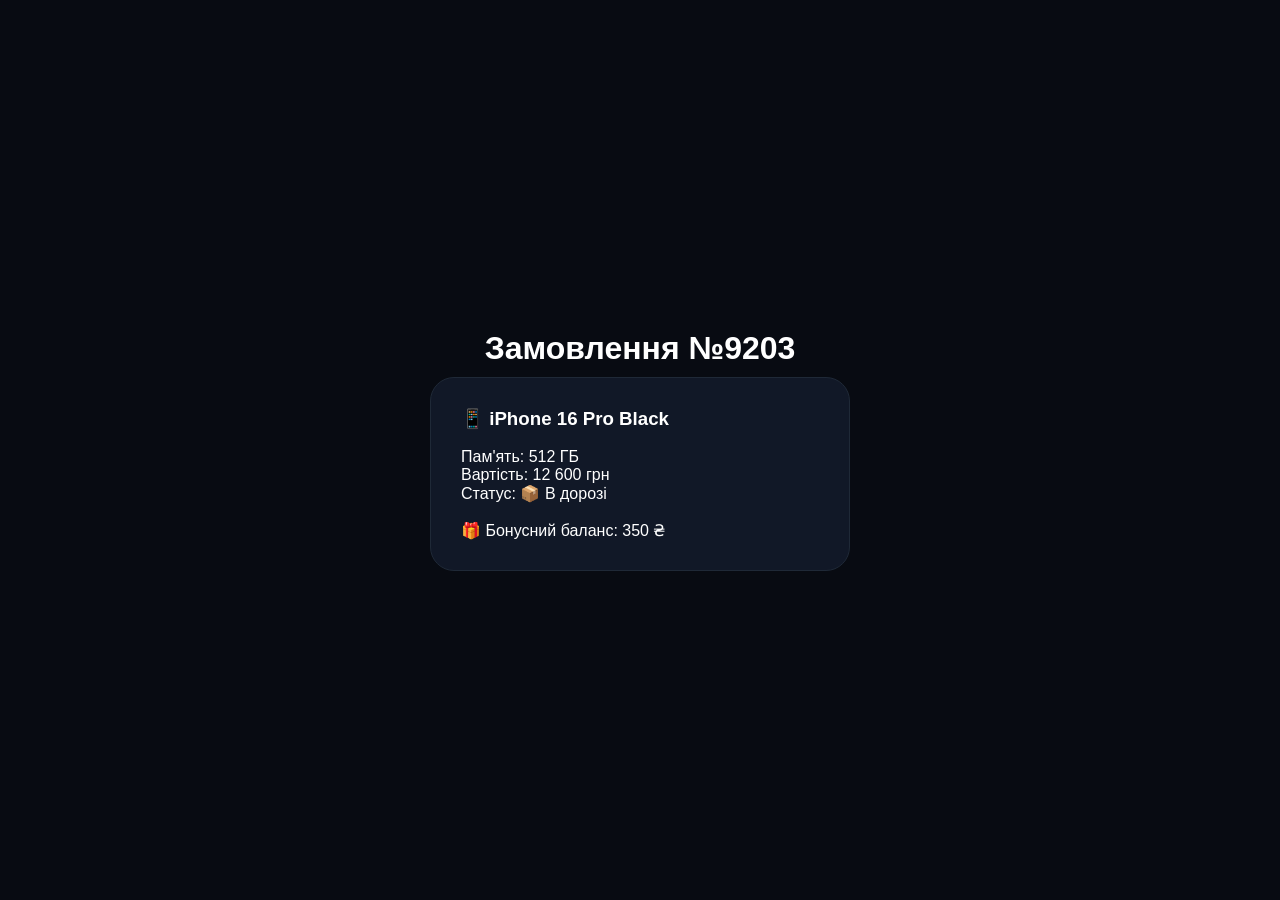
==== cabinet.html @ e1e715e9 "Create cabinet.html" ====
<!DOCTYPE html>
<html lang="uk">
<head>
<meta charset="UTF-8">
<meta name="viewport" content="width=device-width, initial-scale=1.0">
<title>Кабінет клієнта</title>
<link rel="stylesheet" href="style.css">
</head>
<body>

<div class="hero">

<h1>Замовлення №9203</h1>

<div class="login-card">

<h3>📱 iPhone 16 Pro Black</h3>

<br>

<p>Пам'ять: 512 ГБ</p>
<p>Вартість: 12 600 грн</p>
<p>Статус: 📦 В дорозі</p>

<br>

<p>🎁 Бонусний баланс: 350 ₴</p>

</div>

</div>

</body>
</html>
---- style.css ----
*{
    margin:0;
    padding:0;
    box-sizing:border-box;
}

body{
    background:#080b12;
    color:white;
    font-family:Arial,sans-serif;
}

.hero{
    min-height:100vh;
    display:flex;
    flex-direction:column;
    justify-content:center;
    align-items:center;
    padding:20px;
}

.logo{
    font-size:30px;
    font-weight:700;
    margin-bottom:20px;
}

h1{
    text-align:center;
    margin-bottom:10px;
}

.subtitle{
    color:#9ca3af;
    margin-bottom:30px;
}

.login-card{
    width:100%;
    max-width:420px;
    background:#111827;
    border:1px solid #1f2937;
    border-radius:24px;
    padding:30px;
}

input{
    width:100%;
    padding:15px;
    margin-bottom:15px;
    border:none;
    border-radius:14px;
    background:#1f2937;
    color:white;
}

button{
    width:100%;
    padding:15px;
    border:none;
    border-radius:14px;
    background:#2563eb;
    color:white;
    font-size:16px;
    font-weight:bold;
    cursor:pointer;
}

.demo{
    margin-top:20px;
    text-align:center;
    color:#9ca3af;
    font-size:14px;
}
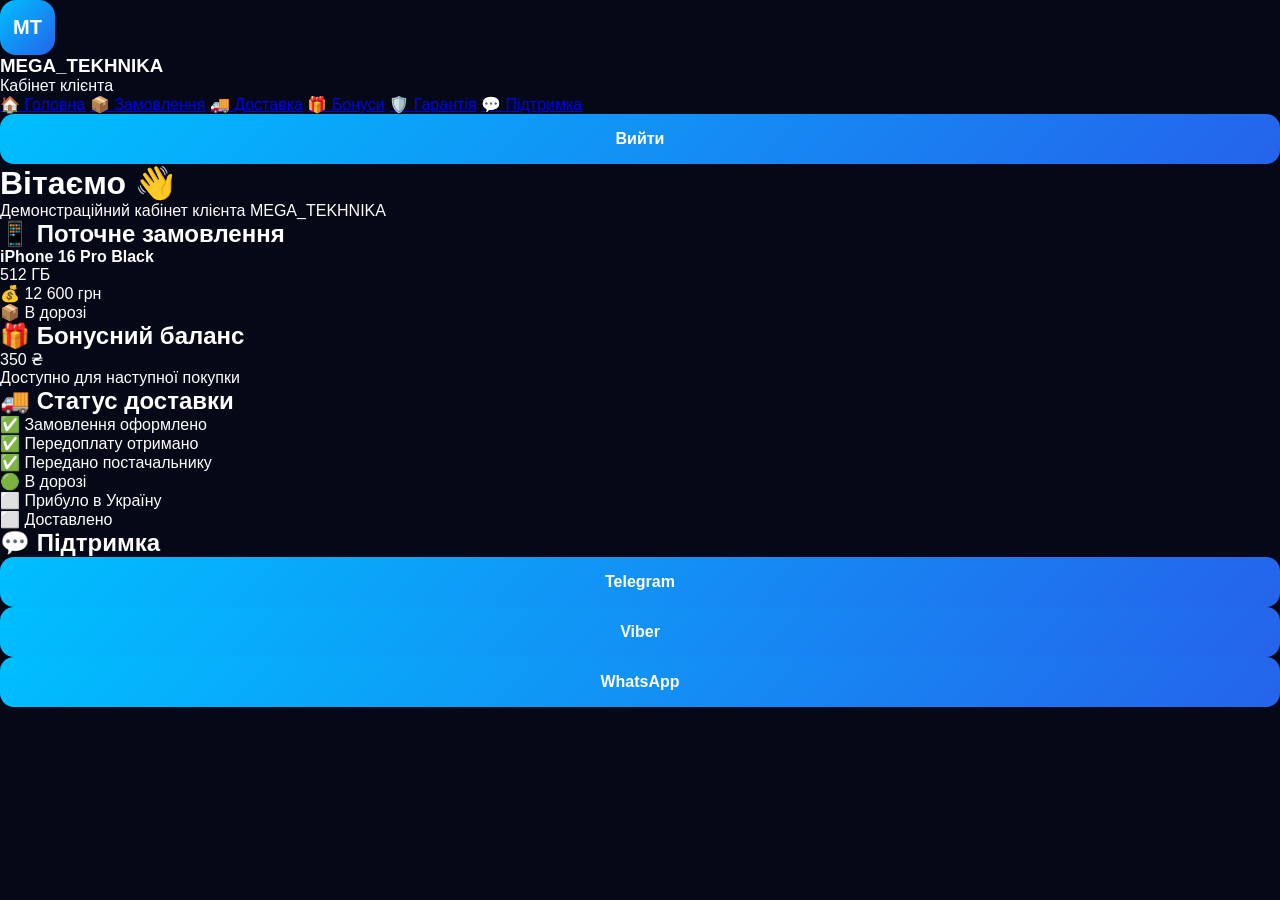
==== commit 01999714: "Update cabinet.html" ====
--- a/cabinet.html
+++ b/cabinet.html
@@ -3,30 +3,125 @@
 <head>
 <meta charset="UTF-8">
 <meta name="viewport" content="width=device-width, initial-scale=1.0">
-<title>Кабінет клієнта</title>
+<title>MEGA_TEKHNIKA | Кабінет</title>
 <link rel="stylesheet" href="style.css">
 </head>
 <body>
 
-<div class="hero">
+<div class="dashboard">
 
-<h1>Замовлення №9203</h1>
+    <aside class="sidebar">
 
-<div class="login-card">
+        <div class="sidebar-logo">
+            <div class="logo-box">MT</div>
+            <div>
+                <h3>MEGA_TEKHNIKA</h3>
+                <span>Кабінет клієнта</span>
+            </div>
+        </div>
 
-<h3>📱 iPhone 16 Pro Black</h3>
+        <nav>
 
-<br>
+            <a href="#" class="menu-item active">🏠 Головна</a>
 
-<p>Пам'ять: 512 ГБ</p>
-<p>Вартість: 12 600 грн</p>
-<p>Статус: 📦 В дорозі</p>
+            <a href="#" class="menu-item">📦 Замовлення</a>
 
-<br>
+            <a href="#" class="menu-item">🚚 Доставка</a>
 
-<p>🎁 Бонусний баланс: 350 ₴</p>
+            <a href="#" class="menu-item">🎁 Бонуси</a>
 
-</div>
+            <a href="#" class="menu-item">🛡️ Гарантія</a>
+
+            <a href="#" class="menu-item">💬 Підтримка</a>
+
+        </nav>
+
+        <button class="logout-btn" onclick="window.location='index.html'">
+            Вийти
+        </button>
+
+    </aside>
+
+    <main class="content">
+
+        <div class="welcome-card">
+
+            <h1>Вітаємо 👋</h1>
+
+            <p>
+                Демонстраційний кабінет клієнта MEGA_TEKHNIKA
+            </p>
+
+        </div>
+
+        <div class="grid">
+
+            <div class="card">
+
+                <h2>📱 Поточне замовлення</h2>
+
+                <p><strong>iPhone 16 Pro Black</strong></p>
+
+                <p>512 ГБ</p>
+
+                <p>💰 12 600 грн</p>
+
+                <span class="status">
+                    📦 В дорозі
+                </span>
+
+            </div>
+
+            <div class="card">
+
+                <h2>🎁 Бонусний баланс</h2>
+
+                <div class="big-number">
+                    350 ₴
+                </div>
+
+                <p>
+                    Доступно для наступної покупки
+                </p>
+
+            </div>
+
+            <div class="card">
+
+                <h2>🚚 Статус доставки</h2>
+
+                <ul class="timeline">
+                    <li>✅ Замовлення оформлено</li>
+                    <li>✅ Передоплату отримано</li>
+                    <li>✅ Передано постачальнику</li>
+                    <li>🟢 В дорозі</li>
+                    <li>⬜ Прибуло в Україну</li>
+                    <li>⬜ Доставлено</li>
+                </ul>
+
+            </div>
+
+            <div class="card">
+
+                <h2>💬 Підтримка</h2>
+
+                <button class="action-btn">
+                    Telegram
+                </button>
+
+                <button class="action-btn">
+                    Viber
+                </button>
+
+                <button class="action-btn">
+                    WhatsApp
+                </button>
+
+            </div>
+
+        </div>
+
+    </main>
 
 </div>
 
--- a/style.css
+++ b/style.css
@@ -1,74 +1,138 @@
 *{
-    margin:0;
-    padding:0;
-    box-sizing:border-box;
+margin:0;
+padding:0;
+box-sizing:border-box;
+font-family:Inter,Arial,sans-serif;
 }
 
 body{
-    background:#080b12;
-    color:white;
-    font-family:Arial,sans-serif;
+background:#050816;
+color:white;
+min-height:100vh;
+overflow:hidden;
 }
 
-.hero{
-    min-height:100vh;
-    display:flex;
-    flex-direction:column;
-    justify-content:center;
-    align-items:center;
-    padding:20px;
+.bg{
+position:fixed;
+width:100%;
+height:100%;
+background:
+radial-gradient(circle at top right,#00bfff20,transparent 30%),
+radial-gradient(circle at bottom left,#0066ff20,transparent 35%);
 }
 
-.logo{
-    font-size:30px;
-    font-weight:700;
-    margin-bottom:20px;
-}
-
-h1{
-    text-align:center;
-    margin-bottom:10px;
-}
-
-.subtitle{
-    color:#9ca3af;
-    margin-bottom:30px;
+.login-wrapper{
+position:relative;
+z-index:2;
+height:100vh;
+display:flex;
+justify-content:center;
+align-items:center;
+padding:20px;
 }
 
 .login-card{
-    width:100%;
-    max-width:420px;
-    background:#111827;
-    border:1px solid #1f2937;
-    border-radius:24px;
-    padding:30px;
+width:100%;
+max-width:520px;
+background:rgba(12,18,35,.85);
+backdrop-filter:blur(20px);
+border:1px solid rgba(255,255,255,.08);
+border-radius:28px;
+padding:35px;
+}
+
+.brand{
+position:absolute;
+top:40px;
+left:40px;
+display:flex;
+align-items:center;
+gap:15px;
+}
+
+.logo-box{
+width:55px;
+height:55px;
+border-radius:16px;
+background:linear-gradient(135deg,#00bfff,#2563eb);
+display:flex;
+align-items:center;
+justify-content:center;
+font-weight:700;
+font-size:20px;
+}
+
+.brand h2{
+font-size:28px;
+}
+
+.brand span{
+color:#9ca3af;
+font-size:14px;
+}
+
+.card-header h1{
+font-size:36px;
+margin-bottom:10px;
+}
+
+.card-header p{
+color:#9ca3af;
+margin-bottom:25px;
+}
+
+.demo-box{
+background:#111827;
+border:1px solid #1f2937;
+border-radius:18px;
+padding:18px;
+display:flex;
+justify-content:space-between;
+align-items:center;
+margin-bottom:20px;
+}
+
+.demo-badge{
+background:#2563eb;
+padding:8px 16px;
+border-radius:30px;
 }
 
 input{
-    width:100%;
-    padding:15px;
-    margin-bottom:15px;
-    border:none;
-    border-radius:14px;
-    background:#1f2937;
-    color:white;
+width:100%;
+padding:16px;
+margin-bottom:15px;
+background:#0b1225;
+border:1px solid #1f2937;
+border-radius:14px;
+color:white;
+font-size:15px;
+}
+
+input:focus{
+outline:none;
+border-color:#2563eb;
 }
 
 button{
-    width:100%;
-    padding:15px;
-    border:none;
-    border-radius:14px;
-    background:#2563eb;
-    color:white;
-    font-size:16px;
-    font-weight:bold;
-    cursor:pointer;
+width:100%;
+padding:16px;
+border:none;
+border-radius:14px;
+background:linear-gradient(135deg,#00bfff,#2563eb);
+color:white;
+font-size:16px;
+font-weight:700;
+cursor:pointer;
+transition:.3s;
 }
 
-.demo{
-    margin-top:20px;
-    text-align:center;
-    color:#9ca3af;
-    font-size:14px;
+button:hover{
+transform:translateY(-2px);
 }
+
+.footer-info{
+margin-top:20px;
+color:#9ca3af;
+font-size:14px;
+}
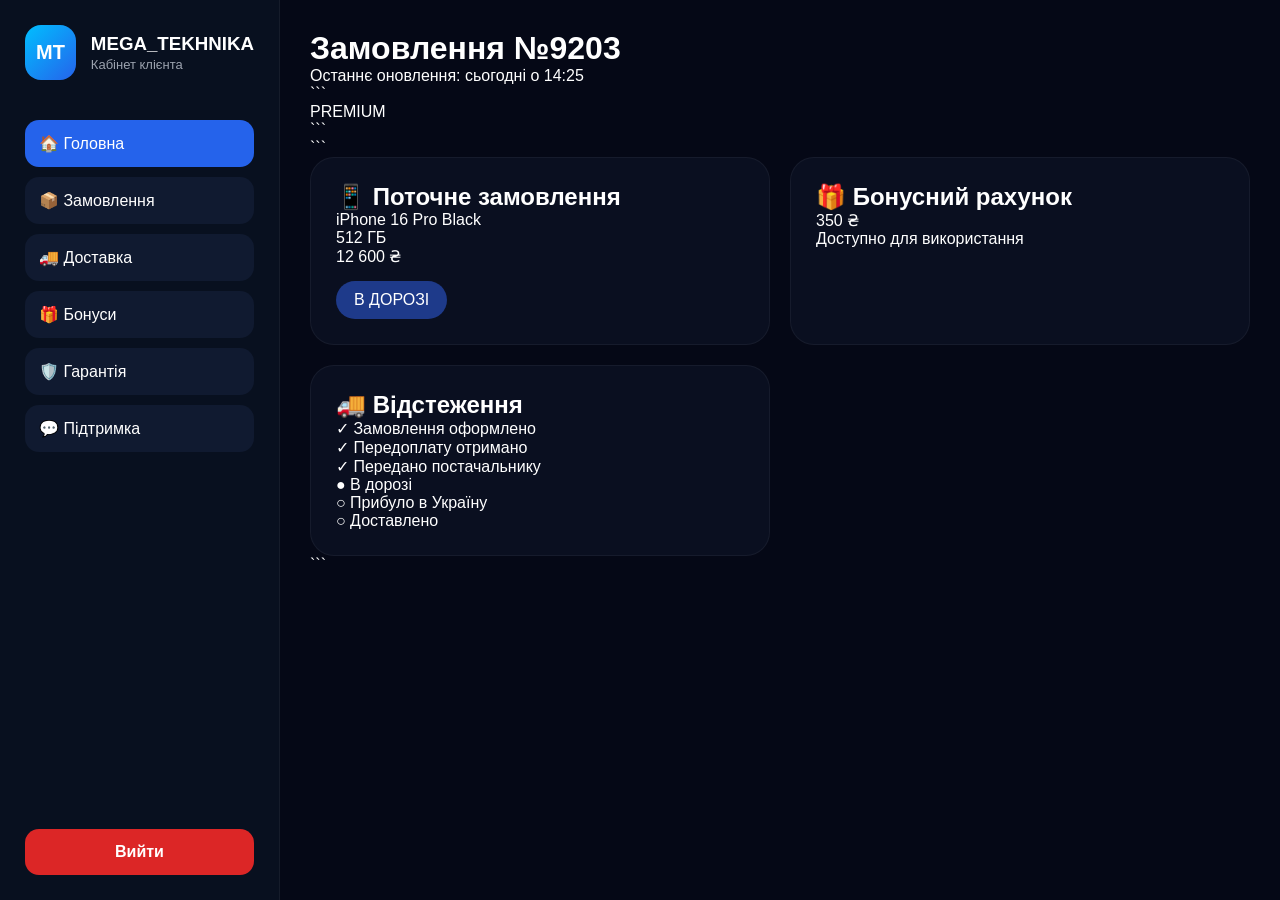
==== commit c5a58efd: "Update cabinet.html" ====
--- a/cabinet.html
+++ b/cabinet.html
@@ -44,82 +44,77 @@
 
     <main class="content">
 
-        <div class="welcome-card">
+        <div class="topbar">
+    <div>
+        <h1>Замовлення №9203</h1>
+        <p>Останнє оновлення: сьогодні о 14:25</p>
+    </div>
 
-            <h1>Вітаємо 👋</h1>
+```
+<div class="premium-badge">
+    PREMIUM
+</div>
+```
 
-            <p>
-                Демонстраційний кабінет клієнта MEGA_TEKHNIKA
-            </p>
+</div>
 
+<div class="sections">
+
+```
+<div id="home-section">
+
+    <div class="grid">
+
+        <div class="card featured">
+            <h2>📱 Поточне замовлення</h2>
+
+            <div class="product-name">
+                iPhone 16 Pro Black
+            </div>
+
+            <div class="product-memory">
+                512 ГБ
+            </div>
+
+            <div class="price">
+                12 600 ₴
+            </div>
+
+            <div class="status status-active">
+                В ДОРОЗІ
+            </div>
         </div>
 
-        <div class="grid">
+        <div class="card">
+            <h2>🎁 Бонусний рахунок</h2>
 
-            <div class="card">
-
-                <h2>📱 Поточне замовлення</h2>
-
-                <p><strong>iPhone 16 Pro Black</strong></p>
-
-                <p>512 ГБ</p>
-
-                <p>💰 12 600 грн</p>
-
-                <span class="status">
-                    📦 В дорозі
-                </span>
-
+            <div class="balance">
+                350 ₴
             </div>
 
-            <div class="card">
+            <p>Доступно для використання</p>
+        </div>
 
-                <h2>🎁 Бонусний баланс</h2>
+        <div class="card">
+            <h2>🚚 Відстеження</h2>
 
-                <div class="big-number">
-                    350 ₴
-                </div>
+            <div class="timeline">
+                <div class="done">✓ Замовлення оформлено</div>
+                <div class="done">✓ Передоплату отримано</div>
+                <div class="done">✓ Передано постачальнику</div>
+                <div class="active-step">● В дорозі</div>
+                <div>○ Прибуло в Україну</div>
+                <div>○ Доставлено</div>
+            </div>
+        </div>
 
-                <p>
-                    Доступно для наступної покупки
-                </p>
+    </div>
 
-            </div>
+</div>
+```
 
-            <div class="card">
+</div>
 
-                <h2>🚚 Статус доставки</h2>
-
-                <ul class="timeline">
-                    <li>✅ Замовлення оформлено</li>
-                    <li>✅ Передоплату отримано</li>
-                    <li>✅ Передано постачальнику</li>
-                    <li>🟢 В дорозі</li>
-                    <li>⬜ Прибуло в Україну</li>
-                    <li>⬜ Доставлено</li>
-                </ul>
-
-            </div>
-
-            <div class="card">
-
-                <h2>💬 Підтримка</h2>
-
-                <button class="action-btn">
-                    Telegram
-                </button>
-
-                <button class="action-btn">
-                    Viber
-                </button>
-
-                <button class="action-btn">
-                    WhatsApp
-                </button>
-
-            </div>
-
-        </div>
 
     </main>
 
--- a/style.css
+++ b/style.css
@@ -136,3 +136,114 @@
 color:#9ca3af;
 font-size:14px;
 }
+.dashboard{
+display:flex;
+min-height:100vh;
+}
+
+.sidebar{
+width:280px;
+background:#08101f;
+border-right:1px solid rgba(255,255,255,.05);
+padding:25px;
+display:flex;
+flex-direction:column;
+}
+
+.sidebar-logo{
+display:flex;
+align-items:center;
+gap:15px;
+margin-bottom:40px;
+}
+
+.sidebar-logo span{
+color:#9ca3af;
+font-size:13px;
+}
+
+.menu-item{
+display:block;
+padding:14px;
+margin-bottom:10px;
+background:#101a30;
+border-radius:14px;
+color:white;
+text-decoration:none;
+transition:.3s;
+}
+
+.menu-item:hover,
+.active{
+background:#2563eb;
+}
+
+.logout-btn{
+margin-top:auto;
+padding:14px;
+border:none;
+border-radius:14px;
+background:#dc2626;
+color:white;
+cursor:pointer;
+}
+
+.content{
+flex:1;
+padding:30px;
+}
+
+.welcome-card{
+background:rgba(12,18,35,.8);
+padding:30px;
+border-radius:24px;
+margin-bottom:25px;
+}
+
+.grid{
+display:grid;
+grid-template-columns:repeat(auto-fit,minmax(320px,1fr));
+gap:20px;
+}
+
+.card{
+background:rgba(12,18,35,.8);
+padding:25px;
+border-radius:24px;
+border:1px solid rgba(255,255,255,.05);
+}
+
+.big-number{
+font-size:42px;
+font-weight:700;
+color:#00bfff;
+margin:15px 0;
+}
+
+.status{
+display:inline-block;
+padding:10px 18px;
+background:#1e3a8a;
+border-radius:999px;
+margin-top:15px;
+}
+
+.timeline{
+list-style:none;
+padding:0;
+}
+
+.timeline li{
+margin-bottom:12px;
+}
+
+.action-btn{
+width:100%;
+padding:14px;
+margin-bottom:10px;
+border:none;
+border-radius:12px;
+background:#2563eb;
+color:white;
+cursor:pointer;
+}
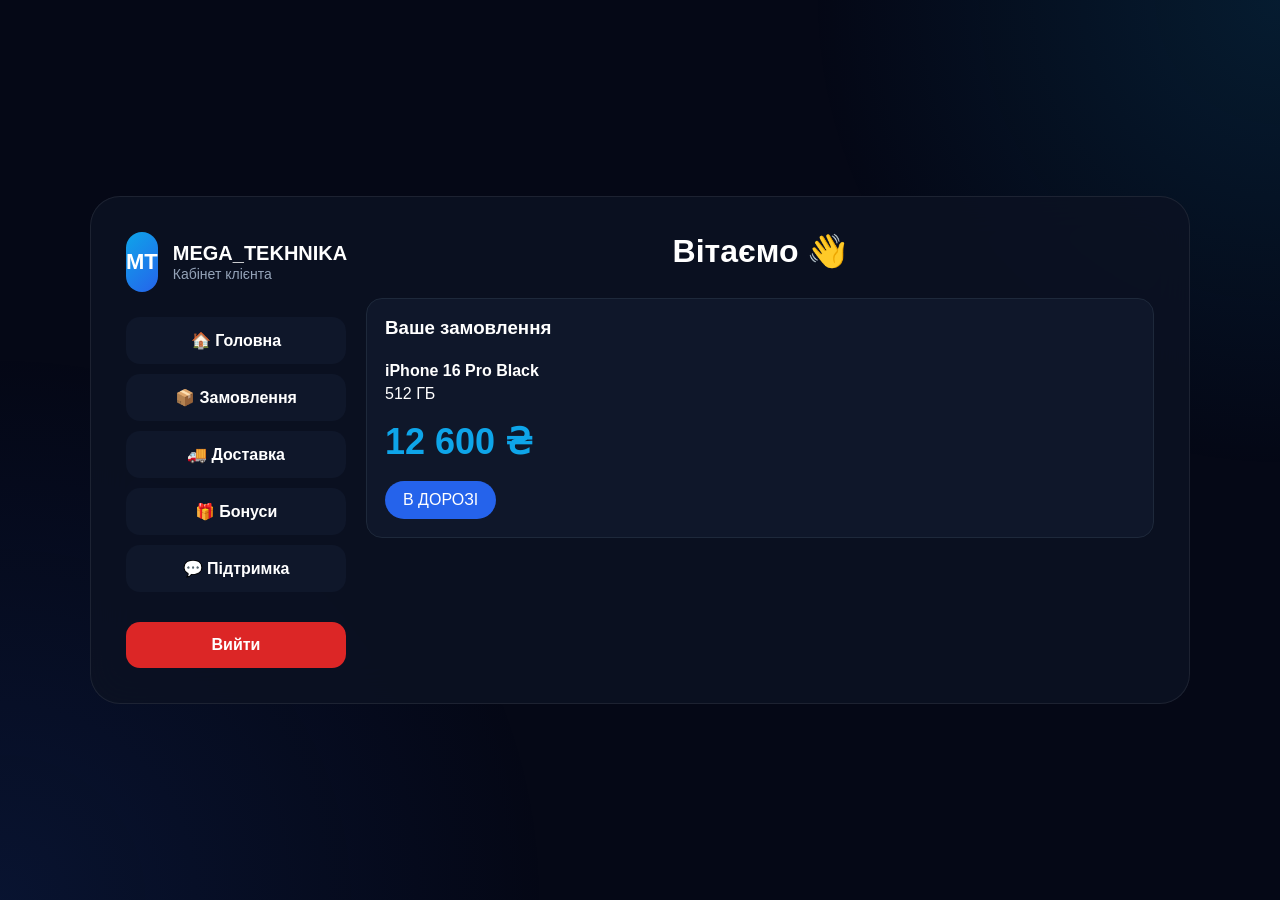
==== commit 9a534ede: "Update cabinet.html" ====
--- a/cabinet.html
+++ b/cabinet.html
@@ -8,117 +8,213 @@
 </head>
 <body>
 
-<div class="dashboard">
-
-    <aside class="sidebar">
-
-        <div class="sidebar-logo">
-            <div class="logo-box">MT</div>
-            <div>
-                <h3>MEGA_TEKHNIKA</h3>
-                <span>Кабінет клієнта</span>
-            </div>
-        </div>
-
-        <nav>
-
-            <a href="#" class="menu-item active">🏠 Головна</a>
-
-            <a href="#" class="menu-item">📦 Замовлення</a>
-
-            <a href="#" class="menu-item">🚚 Доставка</a>
-
-            <a href="#" class="menu-item">🎁 Бонуси</a>
-
-            <a href="#" class="menu-item">🛡️ Гарантія</a>
-
-            <a href="#" class="menu-item">💬 Підтримка</a>
-
-        </nav>
-
-        <button class="logout-btn" onclick="window.location='index.html'">
-            Вийти
-        </button>
-
-    </aside>
-
-    <main class="content">
-
-        <div class="topbar">
-    <div>
-        <h1>Замовлення №9203</h1>
-        <p>Останнє оновлення: сьогодні о 14:25</p>
-    </div>
-
-```
-<div class="premium-badge">
-    PREMIUM
-</div>
-```
-
-</div>
-
-<div class="sections">
-
-```
-<div id="home-section">
-
-    <div class="grid">
-
-        <div class="card featured">
-            <h2>📱 Поточне замовлення</h2>
-
-            <div class="product-name">
-                iPhone 16 Pro Black
-            </div>
-
-            <div class="product-memory">
-                512 ГБ
-            </div>
-
-            <div class="price">
-                12 600 ₴
-            </div>
-
-            <div class="status status-active">
-                В ДОРОЗІ
-            </div>
-        </div>
-
-        <div class="card">
-            <h2>🎁 Бонусний рахунок</h2>
-
-            <div class="balance">
-                350 ₴
-            </div>
-
-            <p>Доступно для використання</p>
-        </div>
-
-        <div class="card">
-            <h2>🚚 Відстеження</h2>
-
-            <div class="timeline">
-                <div class="done">✓ Замовлення оформлено</div>
-                <div class="done">✓ Передоплату отримано</div>
-                <div class="done">✓ Передано постачальнику</div>
-                <div class="active-step">● В дорозі</div>
-                <div>○ Прибуло в Україну</div>
-                <div>○ Доставлено</div>
-            </div>
-        </div>
-
-    </div>
-
-</div>
-```
-
-</div>
-
-
-    </main>
-
-</div>
+<div class="background"></div>
+
+<div class="page">
+
+<div class="login-card" style="max-width:1100px;width:100%;">
+
+<div style="display:flex;gap:20px;flex-wrap:wrap;">
+
+<div style="width:220px;">
+
+<div class="logo" style="justify-content:flex-start;margin-bottom:25px;">
+
+<div class="logo-icon">MT</div>
+
+<div>
+<h2 style="font-size:20px;">MEGA_TEKHNIKA</h2>
+<span>Кабінет клієнта</span>
+</div>
+
+</div>
+
+<button class="tab-btn" onclick="showTab('home')">
+🏠 Головна
+</button>
+
+<button class="tab-btn" onclick="showTab('orders')">
+📦 Замовлення
+</button>
+
+<button class="tab-btn" onclick="showTab('delivery')">
+🚚 Доставка
+</button>
+
+<button class="tab-btn" onclick="showTab('bonus')">
+🎁 Бонуси
+</button>
+
+<button class="tab-btn" onclick="showTab('support')">
+💬 Підтримка
+</button>
+
+<button class="logout-btn"
+onclick="window.location='index.html'">
+Вийти
+</button>
+
+</div>
+
+<div style="flex:1;min-width:300px;">
+
+<div id="home" class="tab-content">
+
+<h1>Вітаємо 👋</h1>
+
+<br>
+
+<div class="demo-info">
+
+<h3>Ваше замовлення</h3>
+
+<br>
+
+<p><strong>iPhone 16 Pro Black</strong></p>
+
+<p>512 ГБ</p>
+
+<br>
+
+<div style="font-size:36px;font-weight:700;color:#0ea5e9;">
+12 600 ₴
+</div>
+
+<br>
+
+<div style="display:inline-block;padding:10px 18px;background:#2563eb;border-radius:999px;">
+В ДОРОЗІ
+</div>
+
+</div>
+
+</div>
+<div id="orders" class="tab-content" style="display:none;">
+
+<div class="demo-info">
+
+<h2>Замовлення №123456</h2>
+
+<br>
+
+<p>📱 iPhone 16 Pro Black</p>
+<p>💾 512 ГБ</p>
+<p>💰 12 600 ₴</p>
+<p>📦 В дорозі</p>
+
+</div>
+
+</div>
+
+<div id="delivery" class="tab-content" style="display:none;">
+
+<div class="demo-info">
+
+<h2>Статус доставки</h2>
+
+<br>
+
+<p>✅ Замовлення оформлено</p>
+<p>✅ Передоплату отримано</p>
+<p>✅ Передано постачальнику</p>
+<p style="color:#0ea5e9;">● В дорозі</p>
+<p>○ Прибуло в Україну</p>
+<p>○ Доставлено</p>
+
+</div>
+
+</div>
+
+<div id="bonus" class="tab-content" style="display:none;">
+
+<div class="demo-info">
+
+<h2>Бонусний баланс</h2>
+
+<br>
+
+<div style="font-size:50px;font-weight:700;color:#0ea5e9;">
+350 ₴
+</div>
+
+<p>Доступно для використання</p>
+
+</div>
+
+</div>
+
+<div id="support" class="tab-content" style="display:none;">
+
+<div class="demo-info">
+
+<h2>Підтримка</h2>
+
+<br>
+
+<input type="text" placeholder="Ваше ім'я">
+
+<textarea
+placeholder="Ваше повідомлення"
+style="width:100%;height:140px;background:#0f172a;border:1px solid #1e293b;border-radius:14px;color:white;padding:15px;margin-bottom:15px;"></textarea>
+
+<button onclick="alert('Ваше звернення прийнято')">
+Надіслати
+</button>
+
+</div>
+
+</div>
+
+</div>
+
+</div>
+
+</div>
+
+</div>
+
+<script>
+
+function showTab(tab){
+
+document.querySelectorAll('.tab-content')
+.forEach(el => el.style.display = 'none');
+
+document.getElementById(tab).style.display = 'block';
+
+}
+
+</script>
+
+<style>
+
+.tab-btn{
+width:100%;
+margin-bottom:10px;
+padding:14px;
+border:none;
+border-radius:14px;
+background:#0f172a;
+color:white;
+cursor:pointer;
+}
+
+.tab-btn:hover{
+background:#1e293b;
+}
+
+.logout-btn{
+width:100%;
+margin-top:20px;
+padding:14px;
+border:none;
+border-radius:14px;
+background:#dc2626;
+color:white;
+cursor:pointer;
+}
+
+</style>
 
 </body>
 </html>
--- a/style.css
+++ b/style.css
@@ -7,106 +7,105 @@
 
 body{
 background:#050816;
-color:white;
+color:#fff;
 min-height:100vh;
-overflow:hidden;
 }
 
-.bg{
+.background{
 position:fixed;
-width:100%;
-height:100%;
+inset:0;
 background:
-radial-gradient(circle at top right,#00bfff20,transparent 30%),
-radial-gradient(circle at bottom left,#0066ff20,transparent 35%);
+radial-gradient(circle at top right,#0ea5e920,transparent 30%),
+radial-gradient(circle at bottom left,#2563eb20,transparent 35%);
+z-index:0;
 }
 
-.login-wrapper{
+.page{
 position:relative;
-z-index:2;
-height:100vh;
+z-index:1;
+min-height:100vh;
 display:flex;
 justify-content:center;
 align-items:center;
 padding:20px;
 }
 
+.login-container{
+width:100%;
+max-width:500px;
+}
+
+.logo{
+display:flex;
+align-items:center;
+gap:15px;
+margin-bottom:25px;
+justify-content:center;
+}
+
+.logo-icon{
+width:60px;
+height:60px;
+border-radius:18px;
+background:linear-gradient(135deg,#0ea5e9,#2563eb);
+display:flex;
+align-items:center;
+justify-content:center;
+font-size:22px;
+font-weight:700;
+}
+
+.logo h2{
+font-size:28px;
+}
+
+.logo span{
+color:#94a3b8;
+font-size:14px;
+}
+
 .login-card{
-width:100%;
-max-width:520px;
 background:rgba(12,18,35,.85);
 backdrop-filter:blur(20px);
 border:1px solid rgba(255,255,255,.08);
-border-radius:28px;
+border-radius:30px;
 padding:35px;
 }
 
-.brand{
-position:absolute;
-top:40px;
-left:40px;
-display:flex;
-align-items:center;
-gap:15px;
+.login-card h1{
+font-size:32px;
+margin-bottom:10px;
+text-align:center;
 }
 
-.logo-box{
-width:55px;
-height:55px;
-border-radius:16px;
-background:linear-gradient(135deg,#00bfff,#2563eb);
-display:flex;
-align-items:center;
-justify-content:center;
-font-weight:700;
-font-size:20px;
-}
-
-.brand h2{
-font-size:28px;
-}
-
-.brand span{
-color:#9ca3af;
-font-size:14px;
-}
-
-.card-header h1{
-font-size:36px;
-margin-bottom:10px;
-}
-
-.card-header p{
-color:#9ca3af;
+.subtitle{
+color:#94a3b8;
+text-align:center;
 margin-bottom:25px;
 }
 
-.demo-box{
-background:#111827;
-border:1px solid #1f2937;
-border-radius:18px;
+.demo-info{
+background:#0f172a;
+border:1px solid #1e293b;
+border-radius:16px;
 padding:18px;
-display:flex;
-justify-content:space-between;
-align-items:center;
 margin-bottom:20px;
 }
 
-.demo-badge{
-background:#2563eb;
-padding:8px 16px;
-border-radius:30px;
+.demo-info p{
+margin-top:5px;
 }
 
 input{
 width:100%;
 padding:16px;
 margin-bottom:15px;
-background:#0b1225;
-border:1px solid #1f2937;
+border:none;
 border-radius:14px;
+background:#0f172a;
 color:white;
 font-size:15px;
+border:1px solid #1e293b;
 }
 
 input:focus{
@@ -119,7 +118,7 @@
 padding:16px;
 border:none;
 border-radius:14px;
-background:linear-gradient(135deg,#00bfff,#2563eb);
+background:linear-gradient(135deg,#0ea5e9,#2563eb);
 color:white;
 font-size:16px;
 font-weight:700;
@@ -131,119 +130,9 @@
 transform:translateY(-2px);
 }
 
-.footer-info{
+.secure{
 margin-top:20px;
-color:#9ca3af;
+text-align:center;
+color:#94a3b8;
 font-size:14px;
 }
-.dashboard{
-display:flex;
-min-height:100vh;
-}
-
-.sidebar{
-width:280px;
-background:#08101f;
-border-right:1px solid rgba(255,255,255,.05);
-padding:25px;
-display:flex;
-flex-direction:column;
-}
-
-.sidebar-logo{
-display:flex;
-align-items:center;
-gap:15px;
-margin-bottom:40px;
-}
-
-.sidebar-logo span{
-color:#9ca3af;
-font-size:13px;
-}
-
-.menu-item{
-display:block;
-padding:14px;
-margin-bottom:10px;
-background:#101a30;
-border-radius:14px;
-color:white;
-text-decoration:none;
-transition:.3s;
-}
-
-.menu-item:hover,
-.active{
-background:#2563eb;
-}
-
-.logout-btn{
-margin-top:auto;
-padding:14px;
-border:none;
-border-radius:14px;
-background:#dc2626;
-color:white;
-cursor:pointer;
-}
-
-.content{
-flex:1;
-padding:30px;
-}
-
-.welcome-card{
-background:rgba(12,18,35,.8);
-padding:30px;
-border-radius:24px;
-margin-bottom:25px;
-}
-
-.grid{
-display:grid;
-grid-template-columns:repeat(auto-fit,minmax(320px,1fr));
-gap:20px;
-}
-
-.card{
-background:rgba(12,18,35,.8);
-padding:25px;
-border-radius:24px;
-border:1px solid rgba(255,255,255,.05);
-}
-
-.big-number{
-font-size:42px;
-font-weight:700;
-color:#00bfff;
-margin:15px 0;
-}
-
-.status{
-display:inline-block;
-padding:10px 18px;
-background:#1e3a8a;
-border-radius:999px;
-margin-top:15px;
-}
-
-.timeline{
-list-style:none;
-padding:0;
-}
-
-.timeline li{
-margin-bottom:12px;
-}
-
-.action-btn{
-width:100%;
-padding:14px;
-margin-bottom:10px;
-border:none;
-border-radius:12px;
-background:#2563eb;
-color:white;
-cursor:pointer;
-}
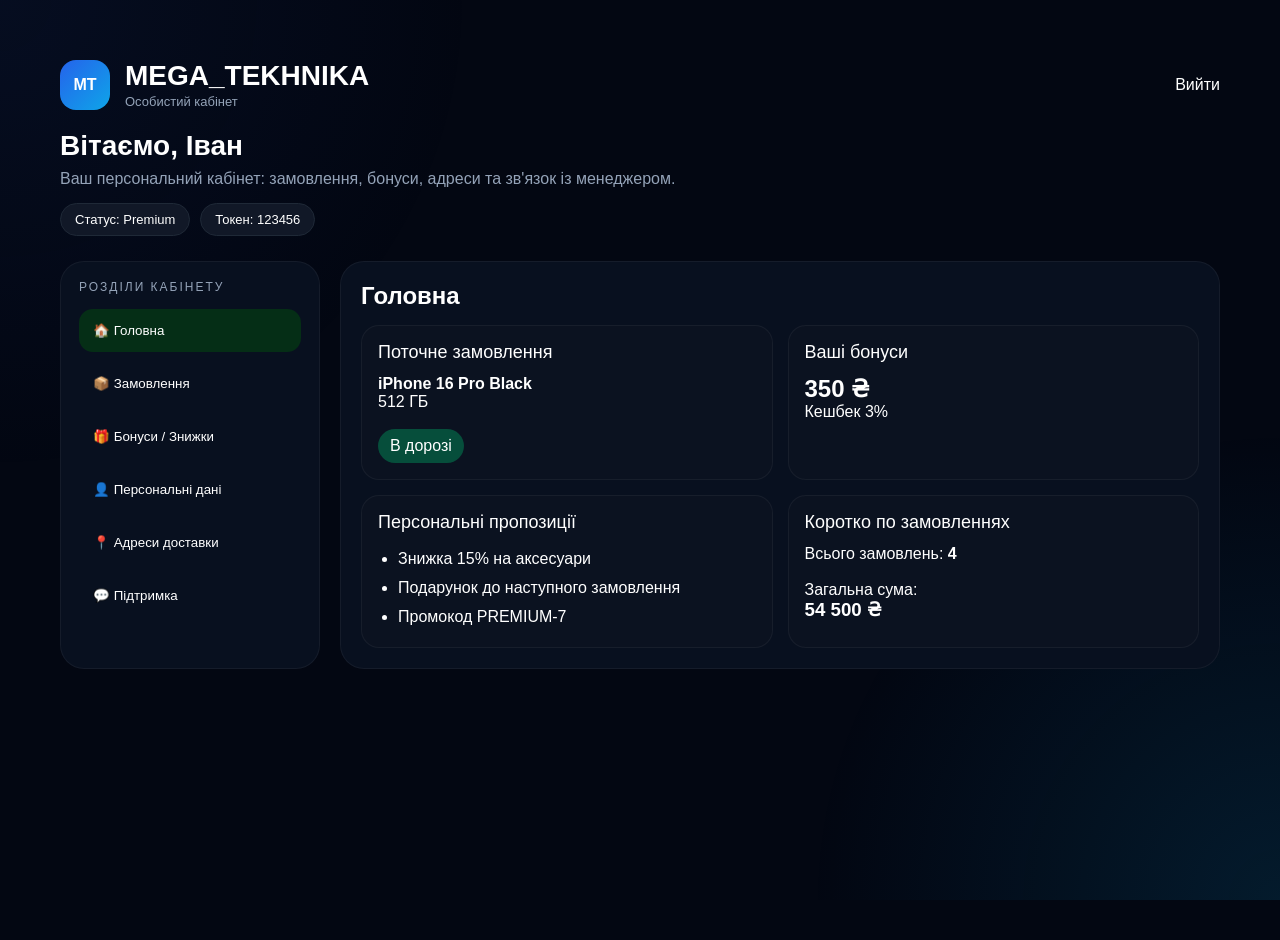
==== commit 74e92fae: "Update cabinet.html" ====
--- a/cabinet.html
+++ b/cabinet.html
@@ -3,161 +3,653 @@
 <head>
 <meta charset="UTF-8">
 <meta name="viewport" content="width=device-width, initial-scale=1.0">
-<title>MEGA_TEKHNIKA | Кабінет</title>
-<link rel="stylesheet" href="style.css">
+<title>MEGA_TEKHNIKA | Особистий кабінет</title>
+
+<style>
+
+*{
+margin:0;
+padding:0;
+box-sizing:border-box;
+font-family:Inter,Arial,sans-serif;
+}
+
+body{
+background:#030712;
+color:white;
+min-height:100vh;
+}
+
+.background{
+position:fixed;
+inset:0;
+background:
+radial-gradient(circle at top left,#1e3a8a20,transparent 30%),
+radial-gradient(circle at bottom right,#0ea5e920,transparent 30%);
+}
+
+.wrapper{
+position:relative;
+z-index:2;
+max-width:1200px;
+margin:40px auto;
+padding:20px;
+}
+
+.top-header{
+display:flex;
+justify-content:space-between;
+align-items:center;
+margin-bottom:20px;
+}
+
+.brand{
+display:flex;
+align-items:center;
+gap:15px;
+}
+
+.logo{
+width:50px;
+height:50px;
+border-radius:16px;
+background:linear-gradient(135deg,#2563eb,#0ea5e9);
+display:flex;
+align-items:center;
+justify-content:center;
+font-weight:700;
+}
+
+.brand-info h2{
+font-size:28px;
+}
+
+.brand-info span{
+color:#94a3b8;
+font-size:13px;
+}
+
+.logout{
+color:white;
+text-decoration:none;
+}
+
+.client-box{
+margin-top:15px;
+margin-bottom:25px;
+}
+
+.client-box h3{
+font-size:28px;
+margin-bottom:8px;
+}
+
+.client-box p{
+color:#94a3b8;
+}
+
+.badges{
+margin-top:15px;
+display:flex;
+gap:10px;
+flex-wrap:wrap;
+}
+
+.badge{
+padding:8px 14px;
+border-radius:999px;
+background:#111827;
+border:1px solid #1f2937;
+font-size:13px;
+}
+
+.layout{
+display:flex;
+gap:20px;
+}
+
+.sidebar{
+width:260px;
+background:#08101f;
+border:1px solid rgba(255,255,255,.05);
+border-radius:24px;
+padding:18px;
+}
+
+.sidebar-title{
+font-size:12px;
+letter-spacing:2px;
+color:#94a3b8;
+margin-bottom:15px;
+}
+
+.menu-btn{
+width:100%;
+border:none;
+cursor:pointer;
+padding:14px;
+margin-bottom:10px;
+border-radius:14px;
+background:transparent;
+color:white;
+text-align:left;
+transition:.2s;
+}
+
+.menu-btn:hover{
+background:#111827;
+}
+
+.menu-btn.active{
+background:#052e16;
+}
+
+.content{
+flex:1;
+background:#08101f;
+border:1px solid rgba(255,255,255,.05);
+border-radius:24px;
+padding:20px;
+}
+
+.tab{
+display:none;
+}
+
+.tab.active{
+display:block;
+}
+
+.grid{
+display:grid;
+grid-template-columns:1fr 1fr;
+gap:15px;
+}
+
+.card{
+background:#0b1220;
+border:1px solid rgba(255,255,255,.05);
+border-radius:18px;
+padding:16px;
+}
+
+.card-title{
+font-size:18px;
+margin-bottom:12px;
+}
+
+.status-green{
+background:#064e3b;
+padding:8px 12px;
+border-radius:999px;
+display:inline-block;
+}
+
+@media(max-width:900px){
+
+.layout{
+flex-direction:column;
+}
+
+.sidebar{
+width:100%;
+}
+
+.grid{
+grid-template-columns:1fr;
+}
+
+}
+
+</style>
 </head>
+
 <body>
 
 <div class="background"></div>
 
-<div class="page">
-
-<div class="login-card" style="max-width:1100px;width:100%;">
-
-<div style="display:flex;gap:20px;flex-wrap:wrap;">
-
-<div style="width:220px;">
-
-<div class="logo" style="justify-content:flex-start;margin-bottom:25px;">
-
-<div class="logo-icon">MT</div>
-
-<div>
-<h2 style="font-size:20px;">MEGA_TEKHNIKA</h2>
-<span>Кабінет клієнта</span>
-</div>
-
-</div>
-
-<button class="tab-btn" onclick="showTab('home')">
+<div class="wrapper">
+
+<div class="top-header">
+
+<div class="brand">
+
+<div class="logo">
+MT
+</div>
+
+<div class="brand-info">
+<h2>MEGA_TEKHNIKA</h2>
+<span>Особистий кабінет</span>
+</div>
+
+</div>
+
+<a class="logout" href="index.html">
+Вийти
+</a>
+
+</div>
+
+<div class="client-box">
+
+<h3>Вітаємо, Іван</h3>
+
+<p>
+Ваш персональний кабінет: замовлення, бонуси,
+адреси та зв'язок із менеджером.
+</p>
+
+<div class="badges">
+
+<div class="badge">
+Статус: Premium
+</div>
+
+<div class="badge">
+Токен: 123456
+</div>
+
+</div>
+
+</div>
+
+<div class="layout">
+
+<div class="sidebar">
+
+<div class="sidebar-title">
+РОЗДІЛИ КАБІНЕТУ
+</div>
+
+<button class="menu-btn active"
+onclick="showTab('home',this)">
 🏠 Головна
 </button>
 
-<button class="tab-btn" onclick="showTab('orders')">
+<button class="menu-btn"
+onclick="showTab('orders',this)">
 📦 Замовлення
 </button>
 
-<button class="tab-btn" onclick="showTab('delivery')">
-🚚 Доставка
-</button>
-
-<button class="tab-btn" onclick="showTab('bonus')">
-🎁 Бонуси
-</button>
-
-<button class="tab-btn" onclick="showTab('support')">
+<button class="menu-btn"
+onclick="showTab('bonus',this)">
+🎁 Бонуси / Знижки
+</button>
+
+<button class="menu-btn"
+onclick="showTab('profile',this)">
+👤 Персональні дані
+</button>
+
+<button class="menu-btn"
+onclick="showTab('address',this)">
+📍 Адреси доставки
+</button>
+
+<button class="menu-btn"
+onclick="showTab('support',this)">
 💬 Підтримка
 </button>
 
-<button class="logout-btn"
-onclick="window.location='index.html'">
-Вийти
-</button>
-
-</div>
-
-<div style="flex:1;min-width:300px;">
-
-<div id="home" class="tab-content">
-
-<h1>Вітаємо 👋</h1>
-
-<br>
-
-<div class="demo-info">
-
-<h3>Ваше замовлення</h3>
-
-<br>
-
-<p><strong>iPhone 16 Pro Black</strong></p>
+</div>
+
+<div class="content">
+
+<div id="home" class="tab active">
+
+<h2 style="margin-bottom:15px;">
+Головна
+</h2>
+
+<div class="grid">
+
+<div class="card">
+
+<div class="card-title">
+Поточне замовлення
+</div>
+
+<p><b>iPhone 16 Pro Black</b></p>
 
 <p>512 ГБ</p>
 
 <br>
 
-<div style="font-size:36px;font-weight:700;color:#0ea5e9;">
-12 600 ₴
-</div>
-
-<br>
-
-<div style="display:inline-block;padding:10px 18px;background:#2563eb;border-radius:999px;">
-В ДОРОЗІ
-</div>
-
-</div>
-
-</div>
-<div id="orders" class="tab-content" style="display:none;">
-
-<div class="demo-info">
-
-<h2>Замовлення №123456</h2>
-
-<br>
-
-<p>📱 iPhone 16 Pro Black</p>
-<p>💾 512 ГБ</p>
-<p>💰 12 600 ₴</p>
-<p>📦 В дорозі</p>
-
-</div>
-
-</div>
-
-<div id="delivery" class="tab-content" style="display:none;">
-
-<div class="demo-info">
-
-<h2>Статус доставки</h2>
-
-<br>
-
-<p>✅ Замовлення оформлено</p>
-<p>✅ Передоплату отримано</p>
-<p>✅ Передано постачальнику</p>
-<p style="color:#0ea5e9;">● В дорозі</p>
-<p>○ Прибуло в Україну</p>
-<p>○ Доставлено</p>
-
-</div>
-
-</div>
-
-<div id="bonus" class="tab-content" style="display:none;">
-
-<div class="demo-info">
-
-<h2>Бонусний баланс</h2>
-
-<br>
-
-<div style="font-size:50px;font-weight:700;color:#0ea5e9;">
-350 ₴
-</div>
-
-<p>Доступно для використання</p>
-
-</div>
-
-</div>
-
-<div id="support" class="tab-content" style="display:none;">
-
-<div class="demo-info">
-
-<h2>Підтримка</h2>
-
-<br>
-
-<input type="text" placeholder="Ваше ім'я">
+<div class="status-green">
+В дорозі
+</div>
+
+</div>
+
+<div class="card">
+
+<div class="card-title">
+Ваші бонуси
+</div>
+
+<h2>350 ₴</h2>
+
+<p>Кешбек 3%</p>
+
+</div>
+
+  <div class="card">
+
+<div class="card-title">
+Персональні пропозиції
+</div>
+
+<ul style="padding-left:20px;line-height:1.8;">
+<li>Знижка 15% на аксесуари</li>
+<li>Подарунок до наступного замовлення</li>
+<li>Промокод PREMIUM-7</li>
+</ul>
+
+</div>
+
+<div class="card">
+
+<div class="card-title">
+Коротко по замовленнях
+</div>
+
+<p>Всього замовлень: <b>4</b></p>
+
+<br>
+
+<p>Загальна сума:</p>
+
+<h3>54 500 ₴</h3>
+
+</div>
+
+</div>
+
+</div>
+
+<!-- ЗАМОВЛЕННЯ -->
+
+<div id="orders" class="tab">
+
+<h2 style="margin-bottom:15px;">
+Замовлення
+</h2>
+
+<div class="grid">
+
+<div class="card">
+
+<div class="card-title">
+Поточне замовлення
+</div>
+
+<p><b>№123456</b></p>
+
+<br>
+
+<p>iPhone 16 Pro Black</p>
+<p>512 ГБ</p>
+<p>12 600 ₴</p>
+
+<br>
+
+<div class="status-green">
+Активне
+</div>
+
+</div>
+
+<div class="card">
+
+<div class="card-title">
+Історія замовлень
+</div>
+
+<table style="width:100%;border-collapse:collapse;">
+
+<tr>
+<td>№9201</td>
+<td>19 900 ₴</td>
+</tr>
+
+<tr>
+<td>№8810</td>
+<td>8 900 ₴</td>
+</tr>
+
+<tr>
+<td>№9740</td>
+<td>12 900 ₴</td>
+</tr>
+
+</table>
+
+</div>
+
+</div>
+
+</div>
+
+<!-- БОНУСИ -->
+
+<div id="bonus" class="tab">
+
+<h2 style="margin-bottom:15px;">
+Бонуси та знижки
+</h2>
+
+<div class="grid">
+
+<div class="card">
+
+<div class="card-title">
+Поточний баланс
+</div>
+
+<h1>350 ₴</h1>
+
+<br>
+
+<p>Заморожено: 40 ₴</p>
+
+</div>
+
+<div class="card">
+
+<div class="card-title">
+Персональні знижки
+</div>
+
+<p>
+Тут будуть відображатися ваші
+індивідуальні пропозиції.
+</p>
+
+</div>
+
+</div>
+
+</div>
+
+<!-- ПРОФІЛЬ -->
+
+<div id="profile" class="tab">
+
+<h2 style="margin-bottom:15px;">
+Персональна інформація
+</h2>
+
+<div class="grid">
+
+<div class="card">
+
+<div class="card-title">
+Основні дані
+</div>
+
+<p>Ім'я: Роман</p>
+
+<br>
+
+<p>Телефон:</p>
+
+<p>+380 73 000 00 00</p>
+
+<br>
+
+<p>E-mail:</p>
+
+<p>client@example.com</p>
+
+</div>
+
+  <div class="card">
+
+<div class="card-title">
+Безпека
+</div>
+
+<input type="password"
+placeholder="Новий пароль"
+style="width:100%;padding:12px;background:#111827;border:1px solid #1f2937;border-radius:10px;color:white;margin-bottom:10px;">
+
+<input type="password"
+placeholder="Повторіть пароль"
+style="width:100%;padding:12px;background:#111827;border:1px solid #1f2937;border-radius:10px;color:white;margin-bottom:10px;">
+
+<button style="
+padding:12px 18px;
+background:#16a34a;
+border:none;
+border-radius:10px;
+color:white;
+cursor:pointer;">
+Зберегти
+</button>
+
+</div>
+
+</div>
+
+</div>
+
+<!-- АДРЕСИ -->
+
+<div id="address" class="tab">
+
+<h2 style="margin-bottom:15px;">
+Адреси доставки
+</h2>
+
+<div class="grid">
+
+<div class="card">
+
+<div class="card-title">
+Збережені адреси
+</div>
+
+<p>
+<b>Основна</b>
+</p>
+
+<p>
+м. Харків
+</p>
+
+<p>
+Відділення НП №121
+</p>
+
+<br>
+
+<p>
+<b>Додаткова</b>
+</p>
+
+<p>
+м. Київ
+</p>
+
+<p>
+Відділення НП №15
+</p>
+
+</div>
+
+<div class="card">
+
+<div class="card-title">
+Додати адресу
+</div>
+
+<input type="text"
+placeholder="Місто"
+style="width:100%;padding:12px;background:#111827;border:1px solid #1f2937;border-radius:10px;color:white;margin-bottom:10px;">
+
+<input type="text"
+placeholder="Відділення Нової Пошти"
+style="width:100%;padding:12px;background:#111827;border:1px solid #1f2937;border-radius:10px;color:white;margin-bottom:10px;">
+
+<button style="
+padding:12px 18px;
+background:#16a34a;
+border:none;
+border-radius:10px;
+color:white;
+cursor:pointer;">
+Додати адресу
+</button>
+
+</div>
+
+</div>
+
+</div>
+
+<!-- ПІДТРИМКА -->
+
+<div id="support" class="tab">
+
+<h2 style="margin-bottom:15px;">
+Підтримка
+</h2>
+
+<div class="card">
+
+<p style="margin-bottom:15px;">
+Менеджер онлайн. Ви можете залишити повідомлення.
+</p>
+
+<div style="
+background:#111827;
+padding:15px;
+border-radius:12px;
+margin-bottom:15px;">
+👋 Вітаємо! Це демонстраційний чат підтримки.
+</div>
 
 <textarea
-placeholder="Ваше повідомлення"
-style="width:100%;height:140px;background:#0f172a;border:1px solid #1e293b;border-radius:14px;color:white;padding:15px;margin-bottom:15px;"></textarea>
-
-<button onclick="alert('Ваше звернення прийнято')">
+placeholder="Напишіть повідомлення..."
+style="
+width:100%;
+height:140px;
+padding:15px;
+background:#111827;
+border:1px solid #1f2937;
+border-radius:12px;
+color:white;
+resize:none;
+margin-bottom:10px;"></textarea>
+
+<button style="
+padding:12px 20px;
+background:#16a34a;
+border:none;
+border-radius:10px;
+color:white;
+cursor:pointer;">
 Надіслати
 </button>
 
@@ -165,9 +657,7 @@
 
 </div>
 
-</div>
-
-</div>
+  </div>
 
 </div>
 
@@ -175,46 +665,29 @@
 
 <script>
 
-function showTab(tab){
-
-document.querySelectorAll('.tab-content')
-.forEach(el => el.style.display = 'none');
-
-document.getElementById(tab).style.display = 'block';
+function showTab(tabId, button){
+
+document
+.querySelectorAll('.tab')
+.forEach(tab=>{
+tab.classList.remove('active');
+});
+
+document
+.getElementById(tabId)
+.classList.add('active');
+
+document
+.querySelectorAll('.menu-btn')
+.forEach(btn=>{
+btn.classList.remove('active');
+});
+
+button.classList.add('active');
 
 }
 
 </script>
-
-<style>
-
-.tab-btn{
-width:100%;
-margin-bottom:10px;
-padding:14px;
-border:none;
-border-radius:14px;
-background:#0f172a;
-color:white;
-cursor:pointer;
-}
-
-.tab-btn:hover{
-background:#1e293b;
-}
-
-.logout-btn{
-width:100%;
-margin-top:20px;
-padding:14px;
-border:none;
-border-radius:14px;
-background:#dc2626;
-color:white;
-cursor:pointer;
-}
-
-</style>
 
 </body>
 </html>
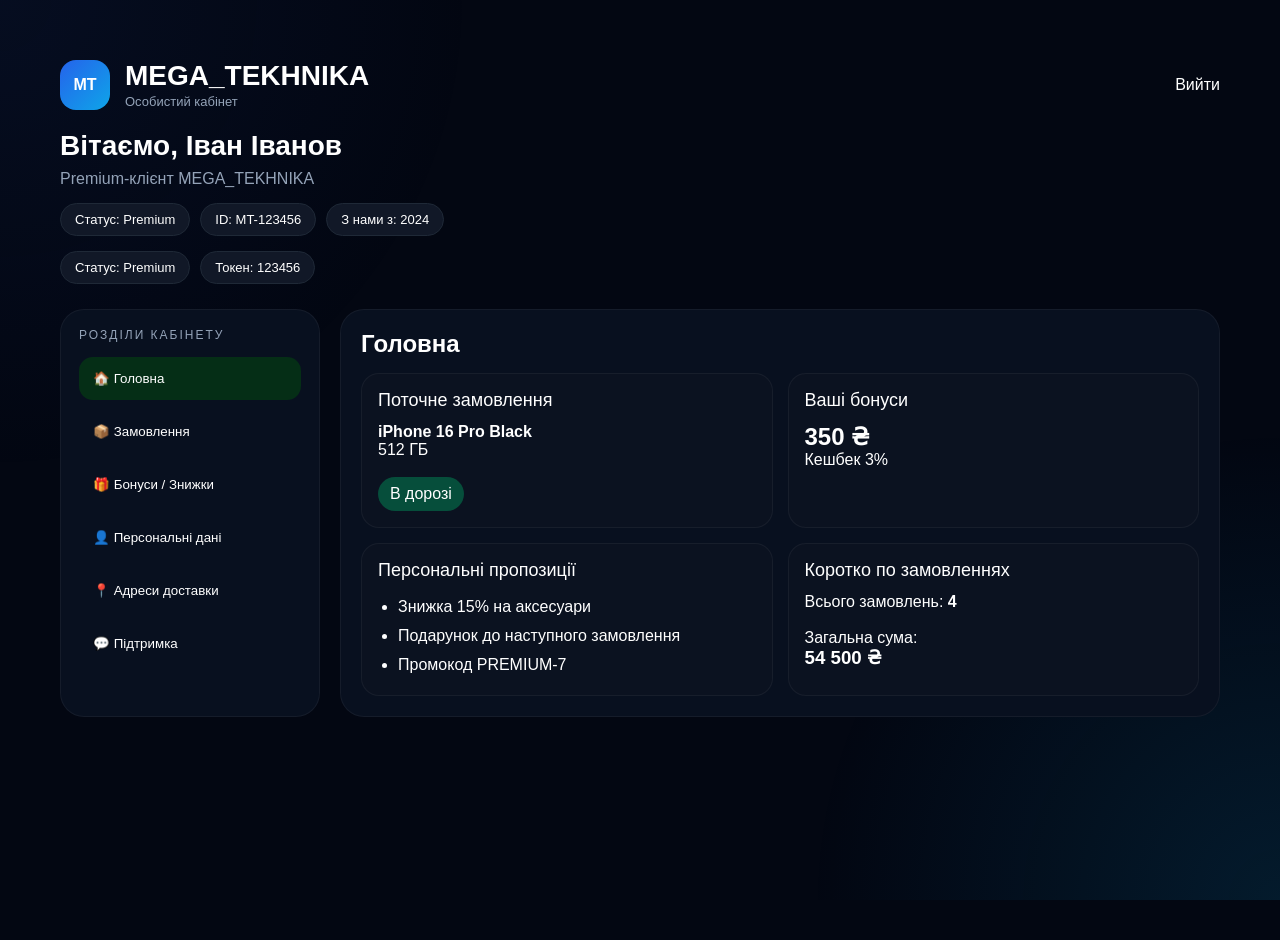
==== commit 2c3224e6: "Update cabinet.html" ====
--- a/cabinet.html
+++ b/cabinet.html
@@ -233,12 +233,27 @@
 
 <div class="client-box">
 
-<h3>Вітаємо, Іван</h3>
+<h3>Вітаємо, Іван Іванов</h3>
 
 <p>
-Ваш персональний кабінет: замовлення, бонуси,
-адреси та зв'язок із менеджером.
-</p>
+Premium-клієнт MEGA_TEKHNIKA
+</p>
+
+<div class="badges">
+
+<div class="badge">
+Статус: Premium
+</div>
+
+<div class="badge">
+ID: MT-123456
+</div>
+
+<div class="badge">
+З нами з: 2024
+</div>
+
+</div>
 
 <div class="badges">
 
@@ -388,9 +403,17 @@
 
 <br>
 
-<p>iPhone 16 Pro Black</p>
-<p>512 ГБ</p>
-<p>12 600 ₴</p>
+<p><b>Одержувач:</b> Іван Іванов</p>
+
+<br>
+
+<p>📱 iPhone 16 Pro Black</p>
+
+<p>💾 512 ГБ</p>
+
+<p>💰 12 600 ₴</p>
+
+<p>📍 Харків, НП №121</p>
 
 <br>
 
@@ -488,19 +511,31 @@
 Основні дані
 </div>
 
-<p>Ім'я: Роман</p>
-
-<br>
-
-<p>Телефон:</p>
-
-<p>+380 73 000 00 00</p>
-
-<br>
-
-<p>E-mail:</p>
-
-<p>client@example.com</p>
+<p><b>Ім'я:</b> Іван Іванов</p>
+
+<br>
+
+<p><b>Телефон:</b></p>
+
+<p>+380 73 123 45 67</p>
+
+<br>
+
+<p><b>E-mail:</b></p>
+
+<p>ivan.ivanov@gmail.com</p>
+
+<br>
+
+<p><b>Місто:</b></p>
+
+<p>Харків</p>
+
+<br>
+
+<p><b>Основне відділення:</b></p>
+
+<p>Нова Пошта №121</p>
 
 </div>
 
